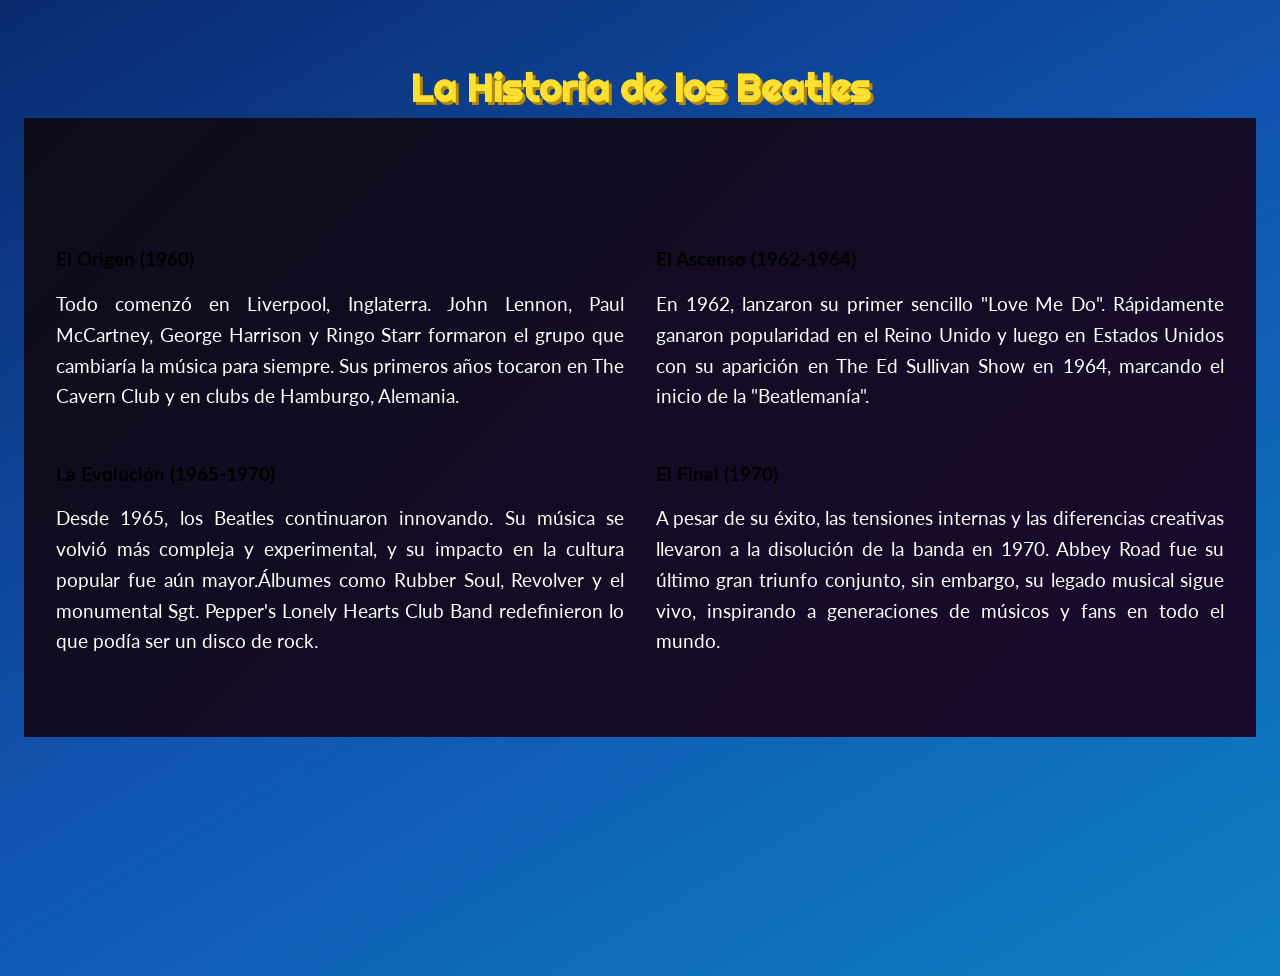
==== historia.html @ ea5fc976 "main y quiz terminados" ====
<!DOCTYPE html>
<html lang="es">
<head>
  <meta charset="UTF-8">
  <title>Beatles Quiz</title>
  <link rel="preconnect" href="https://fonts.googleapis.com">
  <link href="https://fonts.googleapis.com/css2?family=Righteous&family=Lato:wght@400;700&display=swap" rel="stylesheet">
  
  <style>
    
    /* ── HISTORY ── */
    #historia {
      background: linear-gradient(135deg, #0d0d1a 0%, #1a0a2e 100%);
      max-width: 100%;
      padding: 5rem 2rem;
    }
 
    .grid {
      display: grid;
      grid-template-columns: 1fr 1fr;
      gap: 2rem;
      margin-top: 2rem;
    }
    @media (max-width: 700px) { .history-grid { grid-template-columns: 1fr; } }
 
    .history-block {
      border-left: 4px solid var(--yellow);
      padding-left: 1.5rem;
    }
    .history-block h3 {
      font-family: 'Boogaloo', sans-serif;
      font-size: 1.6rem;
      color: var(--yellow);
    }
    .history-block p {
      font-size: 0.95rem;
      line-height: 1.75;
      color: #c8bfa8;
      margin-top: 0.5rem;
    }
    body {
      font-family: 'Lato', sans-serif;
      background: linear-gradient(150deg, #0a2a6e, #1155b0 50%, #0e7fc2);
      min-height: 100vh;
      padding: 30px 16px;
    }

    h1 {
      font-family: 'Righteous', cursive;
      color: #FFE030;
      font-size: 2.4rem;
      text-align: center;
      text-shadow: 3px 3px 0 #b38a00;
      margin-bottom: 6px;
    }
    p{
        color: #fff;
        font-size: 1.2rem;
        max-width: 600px;
        margin: 0 auto;
        line-height: 1.6;
        text-align: justify;
    }
  </style>
</head>
<body>
    <h1>La Historia de los Beatles</h1>
    <div id="historia">
        <div class="grid">
            <div class="block-origen">
                <h3>El Origen (1960)</h3>
                <p>Todo comenzó en Liverpool, Inglaterra. John Lennon, Paul McCartney, George Harrison y Ringo Starr formaron el grupo que cambiaría la música para siempre. Sus primeros años tocaron en The Cavern Club y en clubs de Hamburgo, Alemania.</p>
            </div>
            <div class="block-ascenso">
                <h3>El Ascenso (1962-1964)</h3>
                <p>En 1962, lanzaron su primer sencillo "Love Me Do". Rápidamente ganaron popularidad en el Reino Unido y luego en Estados Unidos con su aparición en The Ed Sullivan Show en 1964, marcando el inicio de la "Beatlemanía".</p>
        </div>
        <div class="block-evolucion">
                <h3>La Evolución (1965-1970)</h3>
                <p>Desde 1965, los Beatles continuaron innovando. Su música se volvió más compleja y experimental, y su impacto en la cultura popular fue aún mayor.Álbumes como Rubber Soul, Revolver y el monumental Sgt. Pepper's Lonely Hearts Club Band redefinieron lo que podía ser un disco de rock.</p>
        </div>
        <div class="block-final">
                <h3>El Final (1970)</h3>
                <p>A pesar de su éxito, las tensiones internas y las diferencias creativas llevaron a la disolución de la banda en 1970.  Abbey Road fue su último gran triunfo conjunto, sin embargo, su legado musical sigue vivo, inspirando a generaciones de músicos y fans en todo el mundo.</p>
        </div>
    </div>

</body>
</html>
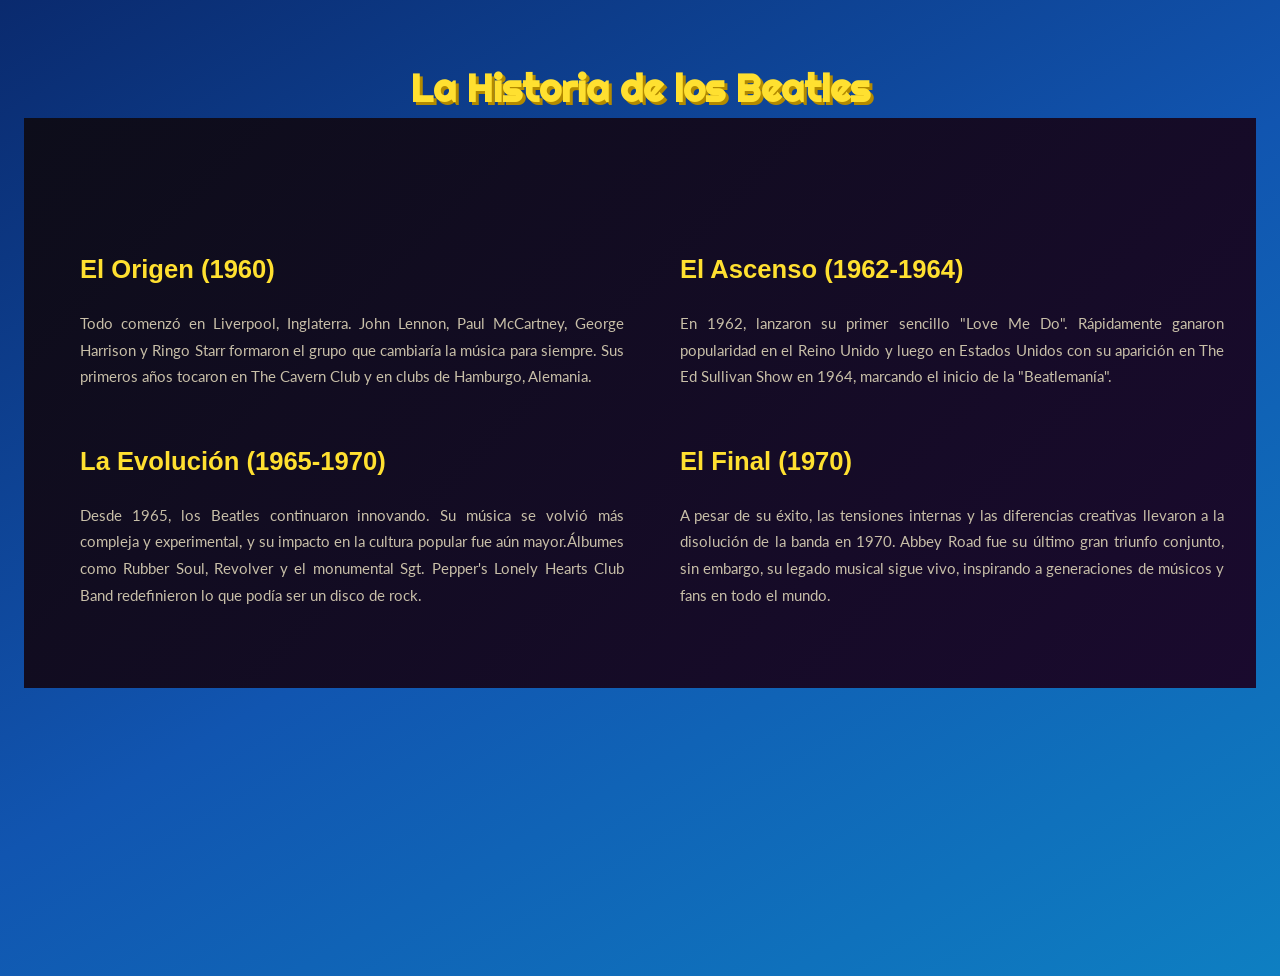
==== commit 3f21a4d5: "arreglo de los nombres y avance del historia.html" ====
--- a/historia.html
+++ b/historia.html
@@ -21,23 +21,23 @@
       gap: 2rem;
       margin-top: 2rem;
     }
-    @media (max-width: 700px) { .history-grid { grid-template-columns: 1fr; } }
- 
-    .history-block {
+    @media (max-width: 700px) { .grid { grid-template-columns: 1fr; } }
+    .block {
       border-left: 4px solid var(--yellow);
       padding-left: 1.5rem;
     }
-    .history-block h3 {
+    .block h3 {
       font-family: 'Boogaloo', sans-serif;
       font-size: 1.6rem;
-      color: var(--yellow);
+      color: #ffe030;
     }
-    .history-block p {
+    .block p {
       font-size: 0.95rem;
       line-height: 1.75;
       color: #c8bfa8;
       margin-top: 0.5rem;
     }
+
     body {
       font-family: 'Lato', sans-serif;
       background: linear-gradient(150deg, #0a2a6e, #1155b0 50%, #0e7fc2);
@@ -67,19 +67,19 @@
     <h1>La Historia de los Beatles</h1>
     <div id="historia">
         <div class="grid">
-            <div class="block-origen">
+            <div class="block">
                 <h3>El Origen (1960)</h3>
                 <p>Todo comenzó en Liverpool, Inglaterra. John Lennon, Paul McCartney, George Harrison y Ringo Starr formaron el grupo que cambiaría la música para siempre. Sus primeros años tocaron en The Cavern Club y en clubs de Hamburgo, Alemania.</p>
             </div>
-            <div class="block-ascenso">
+            <div class="block">
                 <h3>El Ascenso (1962-1964)</h3>
                 <p>En 1962, lanzaron su primer sencillo "Love Me Do". Rápidamente ganaron popularidad en el Reino Unido y luego en Estados Unidos con su aparición en The Ed Sullivan Show en 1964, marcando el inicio de la "Beatlemanía".</p>
         </div>
-        <div class="block-evolucion">
+        <div class="block">
                 <h3>La Evolución (1965-1970)</h3>
                 <p>Desde 1965, los Beatles continuaron innovando. Su música se volvió más compleja y experimental, y su impacto en la cultura popular fue aún mayor.Álbumes como Rubber Soul, Revolver y el monumental Sgt. Pepper's Lonely Hearts Club Band redefinieron lo que podía ser un disco de rock.</p>
         </div>
-        <div class="block-final">
+        <div class="block">
                 <h3>El Final (1970)</h3>
                 <p>A pesar de su éxito, las tensiones internas y las diferencias creativas llevaron a la disolución de la banda en 1970.  Abbey Road fue su último gran triunfo conjunto, sin embargo, su legado musical sigue vivo, inspirando a generaciones de músicos y fans en todo el mundo.</p>
         </div>
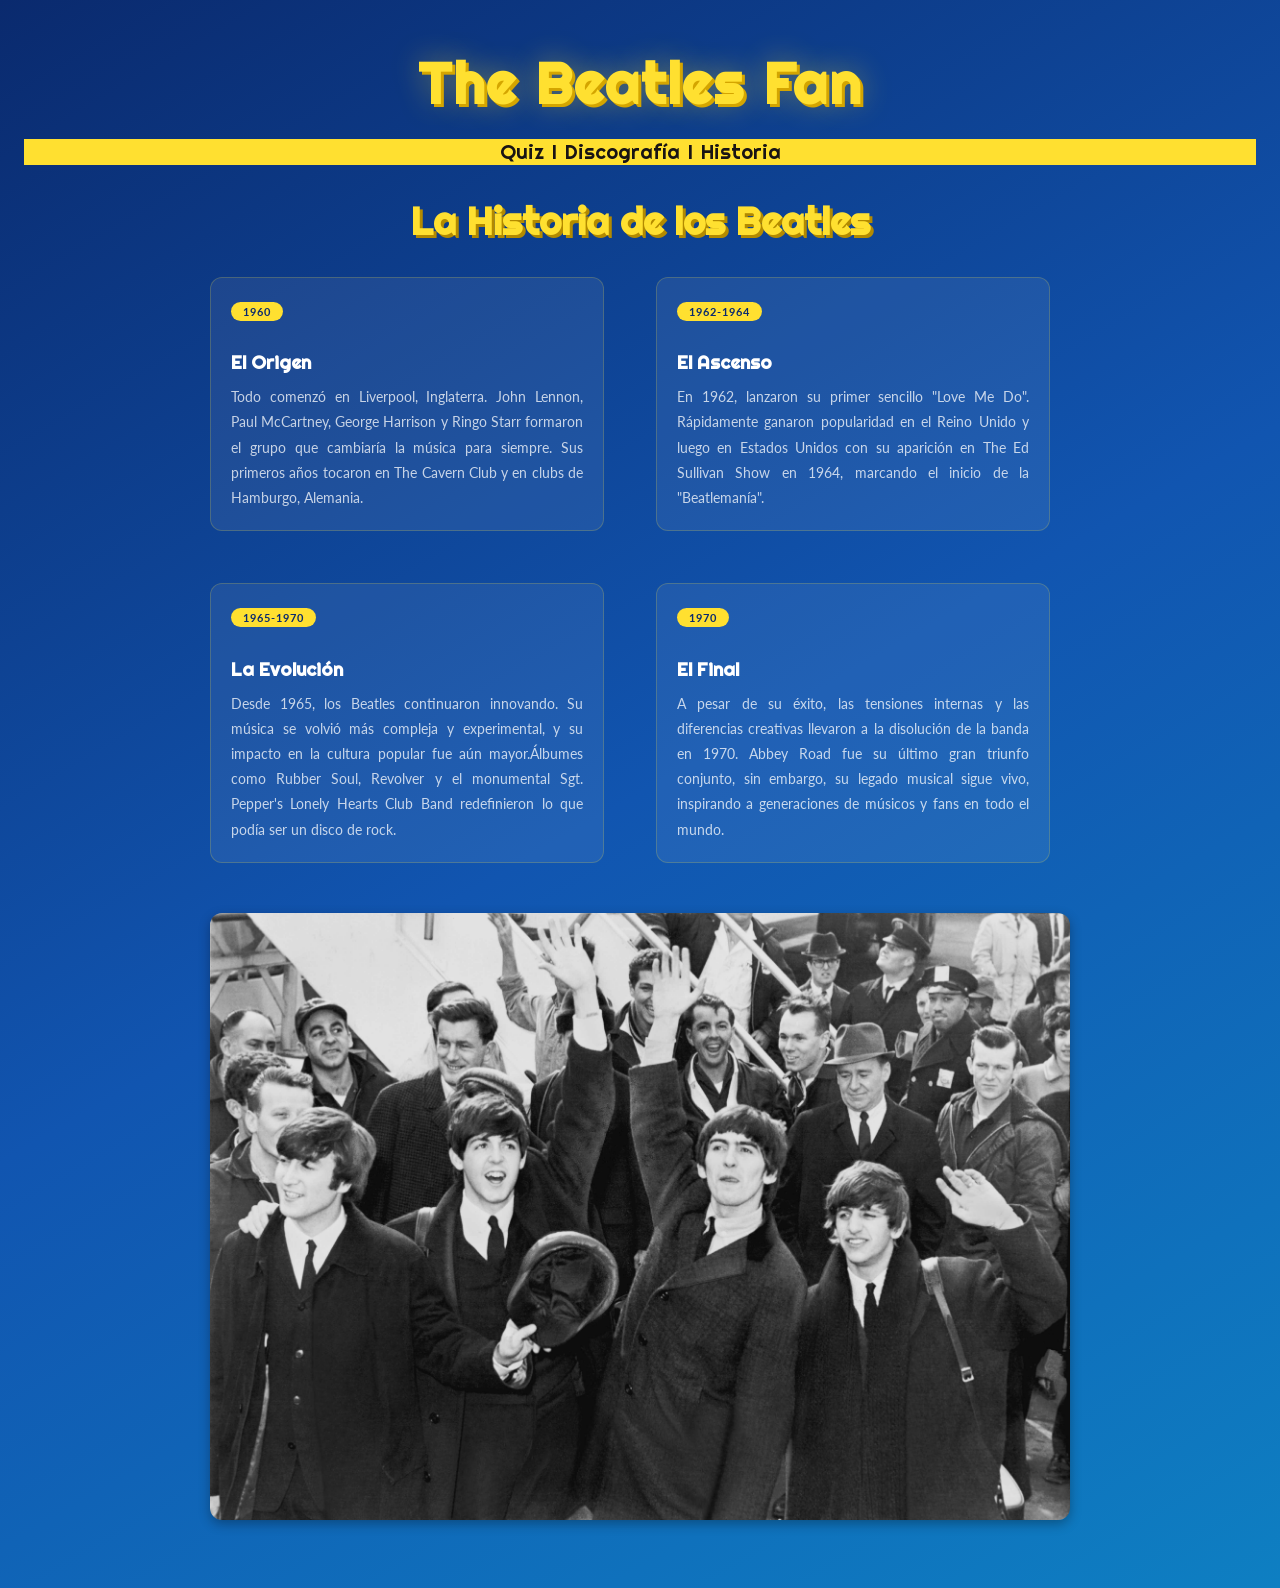
==== commit 9c192cea: "html y css terminados" ====
--- a/historia.html
+++ b/historia.html
@@ -2,50 +2,42 @@
 <html lang="es">
 <head>
   <meta charset="UTF-8">
-  <title>Beatles Quiz</title>
+  <title>La historia de los Beatles</title>
   <link rel="preconnect" href="https://fonts.googleapis.com">
   <link href="https://fonts.googleapis.com/css2?family=Righteous&family=Lato:wght@400;700&display=swap" rel="stylesheet">
   
   <style>
     
-    /* ── HISTORY ── */
-    #historia {
-      background: linear-gradient(135deg, #0d0d1a 0%, #1a0a2e 100%);
-      max-width: 100%;
-      padding: 5rem 2rem;
-    }
- 
-    .grid {
-      display: grid;
-      grid-template-columns: 1fr 1fr;
-      gap: 2rem;
-      margin-top: 2rem;
-    }
-    @media (max-width: 700px) { .grid { grid-template-columns: 1fr; } }
-    .block {
-      border-left: 4px solid var(--yellow);
-      padding-left: 1.5rem;
-    }
-    .block h3 {
-      font-family: 'Boogaloo', sans-serif;
-      font-size: 1.6rem;
-      color: #ffe030;
-    }
-    .block p {
-      font-size: 0.95rem;
-      line-height: 1.75;
-      color: #c8bfa8;
-      margin-top: 0.5rem;
-    }
-
     body {
       font-family: 'Lato', sans-serif;
       background: linear-gradient(150deg, #0a2a6e, #1155b0 50%, #0e7fc2);
       min-height: 100vh;
       padding: 30px 16px;
     }
-
+    /* navegacion */
+    .navigation{
+      background-color: #FFE030;
+      color: rgb(25, 20, 20);
+      text-align: center;
+      font-family: 'Righteous', cursive;
+      font-size: 20px;
+      font-weight: 100;
+      word-spacing: 2px;  
+    }
+    /* titulo principal */
     h1 {
+      font-family: 'Righteous', cursive;
+      font-size: 3.5rem;
+      color: #FFE030;
+      text-shadow:
+          3px 3px 0px #d4a500,
+          0 0 30px rgba(255, 224, 48, 0.4);
+      margin: 10px 0 20px;
+      letter-spacing: 2px;
+      text-align: center;
+    }
+    /*titulo historia*/
+    h2 {
       font-family: 'Righteous', cursive;
       color: #FFE030;
       font-size: 2.4rem;
@@ -53,6 +45,7 @@
       text-shadow: 3px 3px 0 #b38a00;
       margin-bottom: 6px;
     }
+
     p{
         color: #fff;
         font-size: 1.2rem;
@@ -61,29 +54,99 @@
         line-height: 1.6;
         text-align: justify;
     }
+    img[alt="beatles_america"] {
+      display: block; 
+      margin: 30px auto; 
+      max-width: 100%; 
+      border-radius: 12px; 
+      box-shadow: 0 4px 12px rgba(0,0,0,0.3);
+    }
+    /* grid principal */
+    #historia {
+      max-width: 860px;
+      margin: 0 auto;
+    }
+    .grid {
+      display: grid;
+      grid-template-columns: 1fr 1fr;
+      gap: 2rem;
+      margin-top: 2rem;
+    }
+    @media (max-width: 700px) { .grid { grid-template-columns: 1fr; } }
+    /* bloques */
+    .block {
+      background: rgba(255, 255, 255, 0.07);
+      border: 1px solid rgba(255, 224, 48, 0.2);
+      border-radius: 12px;
+      padding: 22px 20px 20px;
+      position: relative;
+      transition: background 0.2s ease, border-color 0.2s ease;
+      margin-right: 20px; 
+      margin-bottom: 20px;
+    }
+    .block:hover {
+      background: rgba(255, 255, 255, 0.12);
+      border-color: rgba(255, 224, 48, 0.45);
+    }
+    .block h3 {
+      font-family: 'Righteous', cursive;
+      color: #fff;
+      font-size: 1.15rem;
+      margin-bottom: 10px;
+    }
+    .block p {
+      color: rgba(255, 255, 255, 0.75);
+      font-size: 0.9rem;
+      line-height: 1.75;
+    }
+      /* texto año */
+    .tiempo {
+      display: inline-block;
+      background: #FFE030;
+      color: #0a2a6e;
+      font-size: 0.7rem;
+      font-weight: 700;
+      padding: 3px 12px;
+      border-radius: 20px;
+      letter-spacing: 1px;
+      margin-bottom: 12px;
+    }
+    
   </style>
 </head>
 <body>
-    <h1>La Historia de los Beatles</h1>
+    <a href="index.html" style="text-decoration: none;"><h1>The Beatles Fan</h1> </a>
+    <!-- navegacion -->
+    <div class="navigation">
+        <a style="text-decoration:none" href="quiz.html" type="text/css">Quiz I</a> <a style="text-decoration:none" href="discos.html" type="text/css">Discografía </a> <a style="text-decoration:none" href="historia.html" type="text/css">I Historia</a><style>
+                a { color: rgb(25, 20, 20); }
+        </style>  
+    </div>
+    <h2>La Historia de los Beatles</h2>
     <div id="historia">
         <div class="grid">
             <div class="block">
-                <h3>El Origen (1960)</h3>
+                <span class="tiempo">1960</span>
+                <h3>El Origen</h3>
                 <p>Todo comenzó en Liverpool, Inglaterra. John Lennon, Paul McCartney, George Harrison y Ringo Starr formaron el grupo que cambiaría la música para siempre. Sus primeros años tocaron en The Cavern Club y en clubs de Hamburgo, Alemania.</p>
             </div>
             <div class="block">
-                <h3>El Ascenso (1962-1964)</h3>
+                <span class="tiempo">1962-1964</span>
+                <h3>El Ascenso</h3>
                 <p>En 1962, lanzaron su primer sencillo "Love Me Do". Rápidamente ganaron popularidad en el Reino Unido y luego en Estados Unidos con su aparición en The Ed Sullivan Show en 1964, marcando el inicio de la "Beatlemanía".</p>
-        </div>
-        <div class="block">
-                <h3>La Evolución (1965-1970)</h3>
+            </div>
+            <div class="block">
+                <span class="tiempo">1965-1970</span>
+                <h3>La Evolución</h3>
                 <p>Desde 1965, los Beatles continuaron innovando. Su música se volvió más compleja y experimental, y su impacto en la cultura popular fue aún mayor.Álbumes como Rubber Soul, Revolver y el monumental Sgt. Pepper's Lonely Hearts Club Band redefinieron lo que podía ser un disco de rock.</p>
-        </div>
-        <div class="block">
-                <h3>El Final (1970)</h3>
+            </div>
+            <div class="block">
+                <span class="tiempo">1970</span>
+                <h3>El Final</h3>
                 <p>A pesar de su éxito, las tensiones internas y las diferencias creativas llevaron a la disolución de la banda en 1970.  Abbey Road fue su último gran triunfo conjunto, sin embargo, su legado musical sigue vivo, inspirando a generaciones de músicos y fans en todo el mundo.</p>
         </div>
     </div>
-
+    <img src="Imagenes/The_Beatles_in_America.jpg" alt="beatles_america">
+    
 </body>
 </html>
